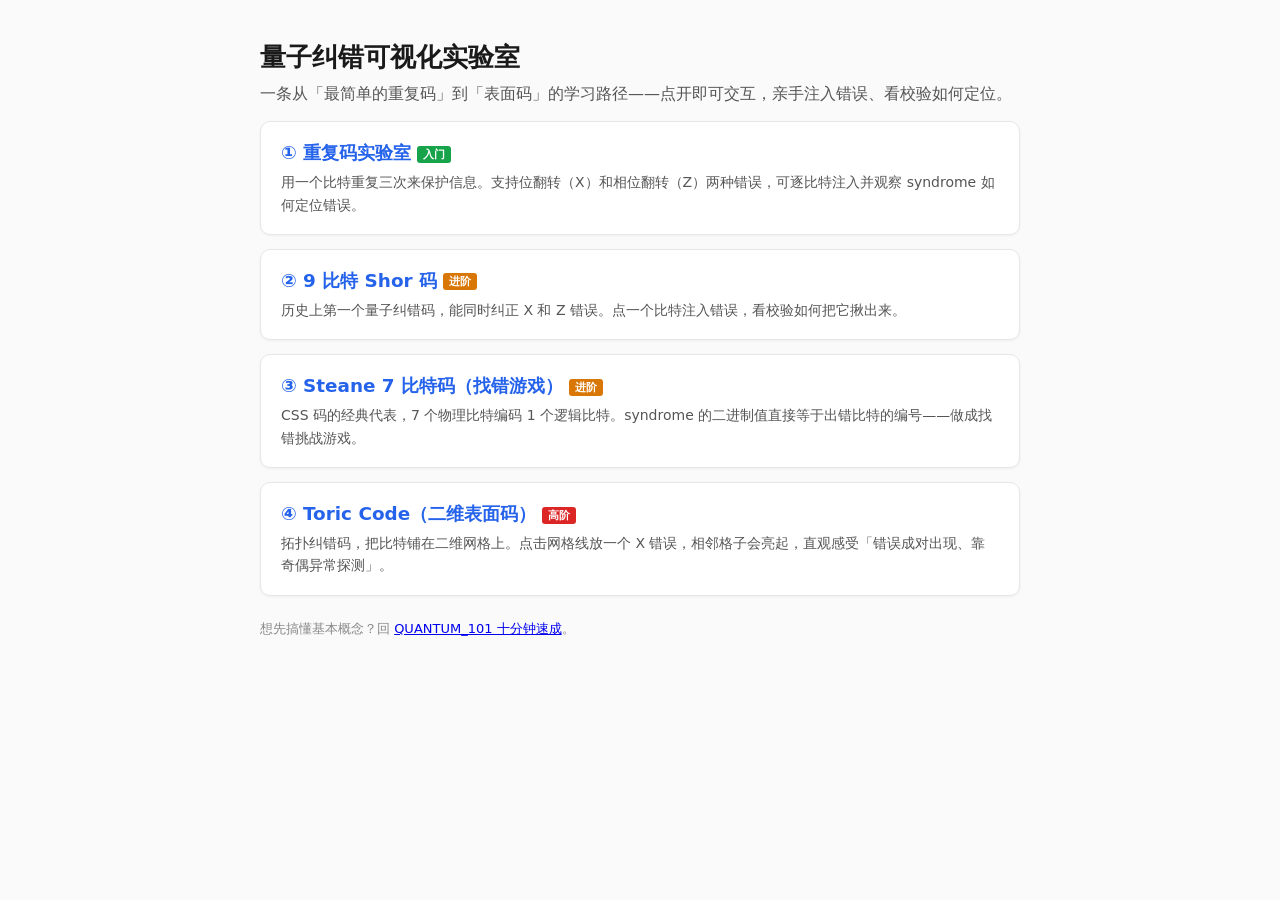
==== starter_kit/visualizations/index.html @ a783f239 "feat(l2): add transpiler demo, algorithm presets, QEC visualizations, and friendly errors" ====
<!doctype html>
<html lang="zh-CN">
<head>
<meta charset="utf-8">
<meta name="viewport" content="width=device-width, initial-scale=1">
<title>LoomQ · 量子纠错可视化实验室</title>
<style>
  body { font-family: system-ui, "Microsoft YaHei", sans-serif; max-width: 760px; margin: 40px auto; padding: 0 20px; color: #1a1a1a; background: #fafafa; }
  h1 { font-size: 1.6em; }
  .sub { color: #555; margin-top: -8px; }
  .step { background: #fff; border: 1px solid #e5e7eb; border-radius: 10px; padding: 18px 20px; margin: 14px 0; box-shadow: 0 1px 3px rgba(0,0,0,.05); }
  .step h2 { margin: 0 0 6px; font-size: 1.15em; }
  .step h2 a { color: #2563eb; text-decoration: none; }
  .step h2 a:hover { text-decoration: underline; }
  .step p { margin: 0; color: #555; font-size: 14px; line-height: 1.6; }
  .tag { display: inline-block; font-size: 11px; color: #fff; background: #64748b; border-radius: 3px; padding: 1px 6px; margin-left: 6px; vertical-align: middle; }
  .tag.easy { background: #16a34a; }
  .tag.mid { background: #d97706; }
  .tag.hard { background: #dc2626; }
</style>
</head>
<body>
  <h1>量子纠错可视化实验室</h1>
  <p class="sub">一条从「最简单的重复码」到「表面码」的学习路径——点开即可交互，亲手注入错误、看校验如何定位。</p>

  <div class="step">
    <h2><a href="qec-lab.html">① 重复码实验室</a><span class="tag easy">入门</span></h2>
    <p>用一个比特重复三次来保护信息。支持位翻转（X）和相位翻转（Z）两种错误，可逐比特注入并观察 syndrome 如何定位错误。</p>
  </div>

  <div class="step">
    <h2><a href="shor-code.html">② 9 比特 Shor 码</a><span class="tag mid">进阶</span></h2>
    <p>历史上第一个量子纠错码，能同时纠正 X 和 Z 错误。点一个比特注入错误，看校验如何把它揪出来。</p>
  </div>

  <div class="step">
    <h2><a href="steane-code.html">③ Steane 7 比特码（找错游戏）</a><span class="tag mid">进阶</span></h2>
    <p>CSS 码的经典代表，7 个物理比特编码 1 个逻辑比特。syndrome 的二进制值直接等于出错比特的编号——做成找错挑战游戏。</p>
  </div>

  <div class="step">
    <h2><a href="toric-code.html">④ Toric Code（二维表面码）</a><span class="tag hard">高阶</span></h2>
    <p>拓扑纠错码，把比特铺在二维网格上。点击网格线放一个 X 错误，相邻格子会亮起，直观感受「错误成对出现、靠奇偶异常探测」。</p>
  </div>

  <p style="margin-top:24px;color:#888;font-size:13px;">想先搞懂基本概念？回 <a href="../QUANTUM_101.md">QUANTUM_101 十分钟速成</a>。</p>
</body>
</html>
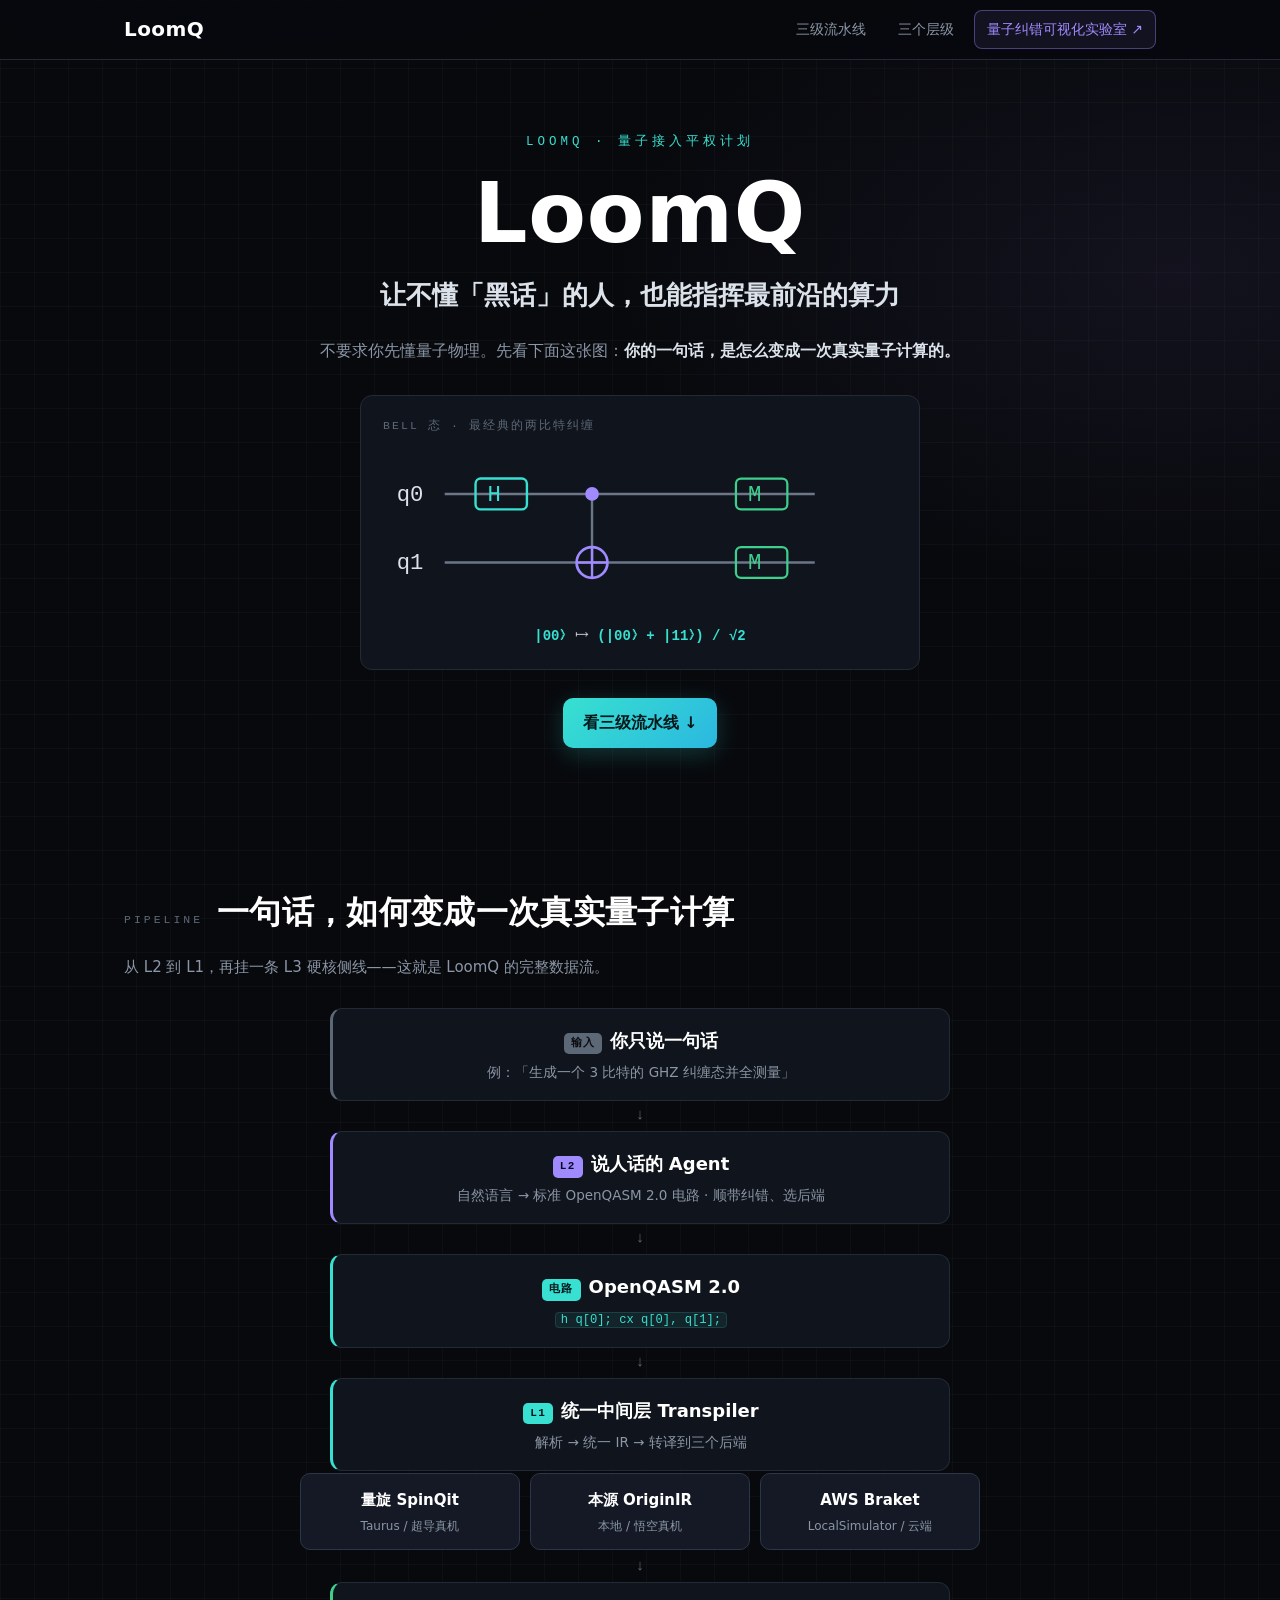
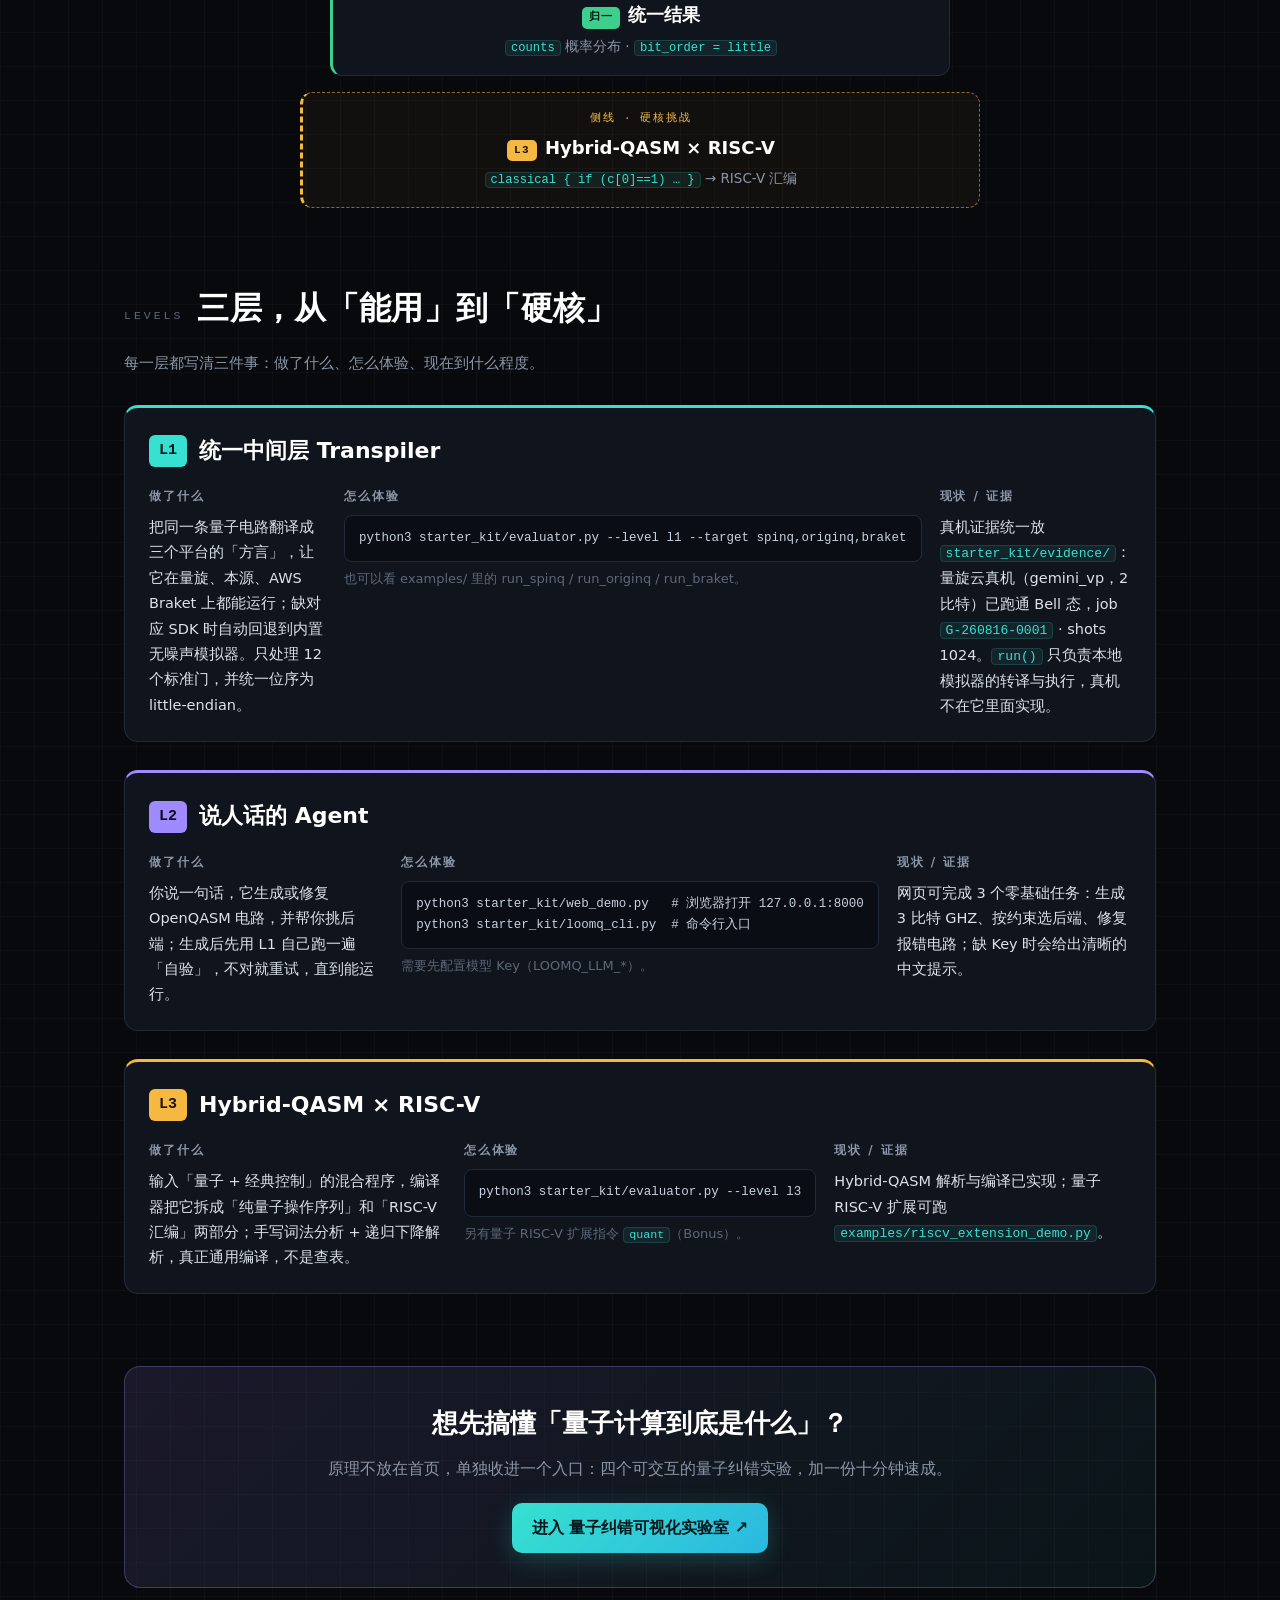
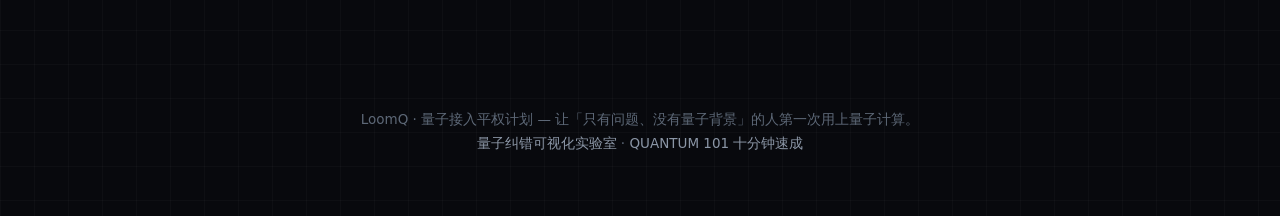
==== commit 47a80ec0: "feat: fix L1/L2/L3 backends and add landing page" ====
--- a/starter_kit/visualizations/index.html
+++ b/starter_kit/visualizations/index.html
@@ -3,46 +3,255 @@
 <head>
 <meta charset="utf-8">
 <meta name="viewport" content="width=device-width, initial-scale=1">
-<title>LoomQ · 量子纠错可视化实验室</title>
+<title>LoomQ · 量子接入平权计划</title>
 <style>
-  body { font-family: system-ui, "Microsoft YaHei", sans-serif; max-width: 760px; margin: 40px auto; padding: 0 20px; color: #1a1a1a; background: #fafafa; }
-  h1 { font-size: 1.6em; }
-  .sub { color: #555; margin-top: -8px; }
-  .step { background: #fff; border: 1px solid #e5e7eb; border-radius: 10px; padding: 18px 20px; margin: 14px 0; box-shadow: 0 1px 3px rgba(0,0,0,.05); }
-  .step h2 { margin: 0 0 6px; font-size: 1.15em; }
-  .step h2 a { color: #2563eb; text-decoration: none; }
-  .step h2 a:hover { text-decoration: underline; }
-  .step p { margin: 0; color: #555; font-size: 14px; line-height: 1.6; }
-  .tag { display: inline-block; font-size: 11px; color: #fff; background: #64748b; border-radius: 3px; padding: 1px 6px; margin-left: 6px; vertical-align: middle; }
-  .tag.easy { background: #16a34a; }
-  .tag.mid { background: #d97706; }
-  .tag.hard { background: #dc2626; }
+  :root{
+    --bg:#08090d; --bg2:#0d1016; --panel:#10141c; --panel2:#141925;
+    --line:#222a37; --line2:#2c3646;
+    --ink:#dbe2ea; --muted:#8b96a6; --faint:#5d6877;
+    --cyan:#37e0d0; --violet:#9f8bff; --amber:#f5b942; --green:#3ecf8e;
+    --mono:"SF Mono","Cascadia Code","JetBrains Mono","Consolas","Menlo",monospace;
+  }
+  *{box-sizing:border-box;margin:0;padding:0}
+  html{scroll-behavior:smooth}
+  body{
+    background:var(--bg); color:var(--ink);
+    font-family:system-ui,-apple-system,"Segoe UI","Microsoft YaHei",sans-serif;
+    line-height:1.75; font-size:16px; -webkit-font-smoothing:antialiased;
+    background-image:
+      radial-gradient(1100px 560px at 18% -8%, rgba(55,224,208,.07), transparent 60%),
+      radial-gradient(950px 520px at 92% 8%, rgba(159,139,255,.07), transparent 60%),
+      linear-gradient(rgba(255,255,255,.022) 1px, transparent 1px),
+      linear-gradient(90deg, rgba(255,255,255,.022) 1px, transparent 1px);
+    background-size:auto,auto,34px 34px,34px 34px;
+  }
+  a{color:var(--cyan); text-decoration:none}
+  a:hover{text-decoration:underline}
+  code,pre{font-family:var(--mono)}
+  code{color:var(--cyan); background:rgba(55,224,208,.08); border:1px solid rgba(55,224,208,.16); padding:0 5px; border-radius:4px; font-size:.9em}
+  pre{background:#0a0d13; border:1px solid var(--line); border-radius:8px; padding:12px 14px; overflow-x:auto; color:#c7d1dd; font-size:13.5px; line-height:1.7}
+
+  /* ===== 导航 ===== */
+  .nav{position:sticky; top:0; z-index:50; background:rgba(8,9,13,.86); backdrop-filter:blur(10px); border-bottom:1px solid var(--line)}
+  .nav-inner{max-width:1080px; margin:0 auto; padding:10px 24px; min-height:58px; display:flex; align-items:center; justify-content:space-between; gap:16px; flex-wrap:wrap}
+  .brand{font-weight:800; font-size:20px; color:#fff; letter-spacing:.02em}
+  .nav-links{display:flex; align-items:center; gap:8px; flex-wrap:wrap}
+  .nav-links a{color:var(--muted); font-size:14px; padding:6px 12px; border-radius:8px; transition:.2s}
+  .nav-links a:hover{color:#fff; text-decoration:none; background:rgba(255,255,255,.05)}
+  .lab-entry{color:var(--violet) !important; border:1px solid rgba(159,139,255,.4); background:rgba(159,139,255,.08)}
+
+  /* ===== Hero ===== */
+  .hero{max-width:1080px; margin:0 auto; padding:72px 24px 40px; text-align:center}
+  .eyebrow{font-family:var(--mono); font-size:12.5px; letter-spacing:.32em; color:var(--cyan); text-transform:uppercase}
+  .hero h1{font-size:clamp(52px,9vw,84px); font-weight:900; letter-spacing:.01em; color:#fff; line-height:1; margin-top:18px}
+  .hero .sub{margin-top:18px; font-size:clamp(19px,3.4vw,26px); color:var(--ink); font-weight:600}
+  .hero .lead{margin:18px auto 0; max-width:680px; color:var(--muted); font-size:16px}
+  .hero .lead strong{color:var(--ink)}
+  .bell{max-width:560px; margin:30px auto 0; padding:20px 22px; background:var(--panel); border:1px solid var(--line); border-radius:12px; text-align:left}
+  .bell .cap{font-family:var(--mono); font-size:11.5px; letter-spacing:.18em; color:var(--faint); text-transform:uppercase; margin-bottom:10px}
+  .bell-svg{display:block; width:100%; height:auto}
+  .bell .math{margin-top:14px; font-family:var(--mono); font-size:14px; color:var(--ink); text-align:center}
+  .bell .math b{color:var(--cyan); font-weight:600}
+  .cta{display:inline-flex; align-items:center; gap:8px; margin-top:28px; padding:11px 20px; border-radius:10px; background:linear-gradient(135deg,var(--cyan),#2bb8e0); color:#03181a; font-weight:700; box-shadow:0 6px 24px rgba(55,224,208,.22)}
+  .cta:hover{text-decoration:none; transform:translateY(-1px)}
+
+  /* ===== 章节 ===== */
+  main{max-width:1080px; margin:0 auto; padding:24px 24px 80px}
+  section{margin-top:72px}
+  .sec-head{display:flex; align-items:baseline; gap:14px; flex-wrap:wrap; margin-bottom:6px}
+  .sec-kicker{font-family:var(--mono); font-size:11.5px; letter-spacing:.26em; color:var(--faint); text-transform:uppercase}
+  .sec-head h2{font-size:clamp(24px,4.4vw,32px); color:#fff; font-weight:800; letter-spacing:.01em}
+  .sec-head .note{width:100%; color:var(--muted); font-size:15px}
+
+  /* ===== 流水线 ===== */
+  .pipe{margin-top:28px; display:flex; flex-direction:column; align-items:center}
+  .pipe-step{
+    width:min(620px,100%); text-align:center; background:var(--panel); border:1px solid var(--line);
+    border-radius:12px; padding:16px 18px; position:relative;
+  }
+  .pipe-step b{color:#fff; font-size:18px}
+  .pipe-step small{display:block; color:var(--muted); font-size:13.5px; margin-top:4px}
+  .plv{
+    display:inline-block; font-family:var(--mono); font-size:11px; font-weight:700; letter-spacing:.12em;
+    color:#03181a; background:var(--cyan); border-radius:5px; padding:1px 7px; margin-right:8px; vertical-align:1px;
+  }
+  .pipe-step.in{border-left:3px solid var(--faint)}
+  .pipe-step.in .plv{background:var(--faint); color:#0b0d11}
+  .pipe-step.l2{border-left:3px solid var(--violet)}
+  .pipe-step.l2 .plv{background:var(--violet); color:#0c0a18}
+  .pipe-step.qasm{border-left:3px solid var(--cyan)}
+  .pipe-step.l1{border-left:3px solid var(--cyan)}
+  .pipe-step.l1 .plv{background:var(--cyan)}
+  .pipe-step.result{border-left:3px solid var(--green)}
+  .pipe-step.result .plv{background:var(--green); color:#04140d}
+  .pipe-step.l3{
+    margin-top:16px; width:min(680px,100%); border:1px dashed rgba(245,185,66,.55); border-left:3px dashed var(--amber); background:rgba(245,185,66,.045);
+  }
+  .pipe-step.l3 .plv{background:var(--amber); color:#1b1304}
+  .pipe-arrow{height:30px; display:flex; align-items:center; justify-content:center; color:var(--faint); font-family:var(--mono); font-size:15px}
+  .pipe-backends{display:flex; gap:10px; width:min(680px,100%); justify-content:center; flex-wrap:wrap; margin:2px 0}
+  .pipe-backends div{flex:1; min-width:150px; background:var(--panel2); border:1px solid var(--line2); border-radius:10px; padding:12px 10px; text-align:center}
+  .pipe-backends b{color:#fff; font-size:15px}
+  .pipe-backends small{display:block; color:var(--muted); font-size:12px; margin-top:2px}
+  .pipe-step.l3 .l3-tag{display:block; font-family:var(--mono); font-size:10.5px; letter-spacing:.18em; color:var(--amber); margin-bottom:4px; text-transform:uppercase}
+
+  /* ===== 三级任务 ===== */
+  .level{margin-top:28px; background:var(--panel); border:1px solid var(--line); border-radius:14px; padding:24px 24px 22px}
+  .level.l1{border-top:3px solid var(--cyan)}
+  .level.l2{border-top:3px solid var(--violet)}
+  .level.l3{border-top:3px solid var(--amber)}
+  .level-head{display:flex; align-items:center; gap:12px; margin-bottom:16px}
+  .lv-badge{font-family:var(--mono); font-weight:800; font-size:15px; color:#03181a; background:var(--cyan); border-radius:6px; padding:3px 10px}
+  .level.l2 .lv-badge{background:var(--violet); color:#0c0a18}
+  .level.l3 .lv-badge{background:var(--amber); color:#1b1304}
+  .level-head h3{font-size:22px; color:#fff; font-weight:800}
+  .level-head .role{font-family:var(--mono); font-size:11px; letter-spacing:.16em; color:var(--faint); text-transform:uppercase}
+  .level-grid3{display:grid; grid-template-columns:repeat(3,1fr); gap:18px}
+  .level-grid3 h4{font-size:12px; letter-spacing:.16em; color:var(--muted); text-transform:uppercase; margin-bottom:8px; font-weight:700}
+  .level-grid3 p{font-size:14.5px; color:var(--ink)}
+  .level-grid3 .tiny{color:var(--faint); font-size:13px; margin-top:6px}
+  .level-grid3 pre{margin:0; font-size:12.5px}
+
+  /* ===== 独立入口 CTA ===== */
+  .lab-card{margin-top:72px; background:linear-gradient(135deg, rgba(159,139,255,.12), rgba(55,224,208,.06)); border:1px solid rgba(159,139,255,.3); border-radius:16px; padding:34px 28px; text-align:center}
+  .lab-card h2{font-size:26px; color:#fff; font-weight:800}
+  .lab-card p{margin-top:10px; color:var(--muted); font-size:15.5px}
+  .lab-card .cta{margin-top:20px}
+
+  footer{max-width:1080px; margin:0 auto; padding:40px 24px 64px; text-align:center; color:var(--faint); font-size:13.5px}
+  footer a{color:var(--muted)}
+
+  @media (max-width:760px){
+    .level-grid3{grid-template-columns:1fr}
+    .nav-links a{padding:6px 9px}
+    .hero{padding-top:54px}
+  }
 </style>
 </head>
 <body>
-  <h1>量子纠错可视化实验室</h1>
-  <p class="sub">一条从「最简单的重复码」到「表面码」的学习路径——点开即可交互，亲手注入错误、看校验如何定位。</p>
-
-  <div class="step">
-    <h2><a href="qec-lab.html">① 重复码实验室</a><span class="tag easy">入门</span></h2>
-    <p>用一个比特重复三次来保护信息。支持位翻转（X）和相位翻转（Z）两种错误，可逐比特注入并观察 syndrome 如何定位错误。</p>
+
+<nav class="nav">
+  <div class="nav-inner">
+    <a class="brand" href="#top">LoomQ</a>
+    <div class="nav-links">
+      <a href="#pipeline">三级流水线</a>
+      <a href="#levels">三个层级</a>
+      <a class="lab-entry" href="lab.html">量子纠错可视化实验室 ↗</a>
+    </div>
   </div>
-
-  <div class="step">
-    <h2><a href="shor-code.html">② 9 比特 Shor 码</a><span class="tag mid">进阶</span></h2>
-    <p>历史上第一个量子纠错码，能同时纠正 X 和 Z 错误。点一个比特注入错误，看校验如何把它揪出来。</p>
+</nav>
+
+<header class="hero" id="top">
+  <p class="eyebrow">LoomQ · 量子接入平权计划</p>
+  <h1>LoomQ</h1>
+  <p class="sub">让不懂「黑话」的人，也能指挥最前沿的算力</p>
+  <p class="lead">不要求你先懂量子物理。先看下面这张图：<strong>你的一句话，是怎么变成一次真实量子计算的。</strong></p>
+
+  <div class="bell">
+    <div class="cap">Bell 态 · 最经典的两比特纠缠</div>
+    <svg class="bell-svg" viewBox="0 0 300 96" role="img" aria-label="Bell 态量子电路">
+      <g stroke="#6b7688" stroke-width="1.4">
+        <line x1="36" y1="28" x2="252" y2="28"/>
+        <line x1="36" y1="68" x2="252" y2="68"/>
+        <line x1="122" y1="28" x2="122" y2="68"/>
+      </g>
+      <g font-family="Consolas, monospace" font-size="13" fill="#dbe2ea">
+        <text x="8" y="32">q0</text>
+        <text x="8" y="72">q1</text>
+      </g>
+      <rect x="54" y="19" width="30" height="18" rx="3" fill="none" stroke="#37e0d0" stroke-width="1.4"/>
+      <text x="61" y="32" font-family="Consolas, monospace" font-size="13" fill="#37e0d0">H</text>
+      <circle cx="122" cy="28" r="4" fill="#9f8bff"/>
+      <circle cx="122" cy="68" r="9" fill="none" stroke="#9f8bff" stroke-width="1.6"/>
+      <line x1="113" y1="68" x2="131" y2="68" stroke="#9f8bff" stroke-width="1.4"/>
+      <line x1="122" y1="59" x2="122" y2="77" stroke="#9f8bff" stroke-width="1.4"/>
+      <rect x="206" y="19" width="30" height="18" rx="3" fill="none" stroke="#3ecf8e" stroke-width="1.3"/>
+      <text x="213" y="32" font-family="Consolas, monospace" font-size="13" fill="#3ecf8e">M</text>
+      <rect x="206" y="59" width="30" height="18" rx="3" fill="none" stroke="#3ecf8e" stroke-width="1.3"/>
+      <text x="213" y="72" font-family="Consolas, monospace" font-size="13" fill="#3ecf8e">M</text>
+    </svg>
+    <div class="math"><b>|00⟩</b> ⟼ <b>(|00⟩ + |11⟩) / √2</b></div>
   </div>
 
-  <div class="step">
-    <h2><a href="steane-code.html">③ Steane 7 比特码（找错游戏）</a><span class="tag mid">进阶</span></h2>
-    <p>CSS 码的经典代表，7 个物理比特编码 1 个逻辑比特。syndrome 的二进制值直接等于出错比特的编号——做成找错挑战游戏。</p>
-  </div>
-
-  <div class="step">
-    <h2><a href="toric-code.html">④ Toric Code（二维表面码）</a><span class="tag hard">高阶</span></h2>
-    <p>拓扑纠错码，把比特铺在二维网格上。点击网格线放一个 X 错误，相邻格子会亮起，直观感受「错误成对出现、靠奇偶异常探测」。</p>
-  </div>
-
-  <p style="margin-top:24px;color:#888;font-size:13px;">想先搞懂基本概念？回 <a href="../QUANTUM_101.md">QUANTUM_101 十分钟速成</a>。</p>
+  <a class="cta" href="#pipeline">看三级流水线 ↓</a>
+</header>
+
+<main>
+  <section id="pipeline">
+    <div class="sec-head">
+      <span class="sec-kicker">Pipeline</span>
+      <h2>一句话，如何变成一次真实量子计算</h2>
+      <p class="note">从 L2 到 L1，再挂一条 L3 硬核侧线——这就是 LoomQ 的完整数据流。</p>
+    </div>
+
+    <div class="pipe">
+      <div class="pipe-step in"><span class="plv">输入</span><b>你只说一句话</b><small>例：「生成一个 3 比特的 GHZ 纠缠态并全测量」</small></div>
+      <div class="pipe-arrow">↓</div>
+      <div class="pipe-step l2"><span class="plv">L2</span><b>说人话的 Agent</b><small>自然语言 → 标准 OpenQASM 2.0 电路 · 顺带纠错、选后端</small></div>
+      <div class="pipe-arrow">↓</div>
+      <div class="pipe-step qasm"><span class="plv">电路</span><b>OpenQASM 2.0</b><small><code>h q[0]; cx q[0], q[1];</code></small></div>
+      <div class="pipe-arrow">↓</div>
+      <div class="pipe-step l1"><span class="plv">L1</span><b>统一中间层 Transpiler</b><small>解析 → 统一 IR → 转译到三个后端</small></div>
+      <div class="pipe-backends">
+        <div><b>量旋 SpinQit</b><small>Taurus / 超导真机</small></div>
+        <div><b>本源 OriginIR</b><small>本地 / 悟空真机</small></div>
+        <div><b>AWS Braket</b><small>LocalSimulator / 云端</small></div>
+      </div>
+      <div class="pipe-arrow">↓</div>
+      <div class="pipe-step result"><span class="plv">归一</span><b>统一结果</b><small><code>counts</code> 概率分布 · <code>bit_order = little</code></small></div>
+      <div class="pipe-step l3"><span class="l3-tag">侧线 · 硬核挑战</span><span class="plv">L3</span><b>Hybrid-QASM × RISC-V</b><small><code>classical { if (c[0]==1) … }</code> → RISC-V 汇编</small></div>
+    </div>
+  </section>
+
+  <section id="levels">
+    <div class="sec-head">
+      <span class="sec-kicker">Levels</span>
+      <h2>三层，从「能用」到「硬核」</h2>
+      <p class="note">每一层都写清三件事：做了什么、怎么体验、现在到什么程度。</p>
+    </div>
+
+    <article class="level l1">
+      <div class="level-head"><span class="lv-badge">L1</span><h3>统一中间层 Transpiler</h3></div>
+      <div class="level-grid3">
+        <div><h4>做了什么</h4><p>把同一条量子电路翻译成三个平台的「方言」，让它在量旋、本源、AWS Braket 上都能运行；缺对应 SDK 时自动回退到内置无噪声模拟器。只处理 12 个标准门，并统一位序为 little-endian。</p></div>
+        <div><h4>怎么体验</h4><pre>python3 starter_kit/evaluator.py --level l1 --target spinq,originq,braket</pre><p class="tiny">也可以看 examples/ 里的 run_spinq / run_originq / run_braket。</p></div>
+        <div><h4>现状 / 证据</h4><p>真机证据统一放 <code>starter_kit/evidence/</code>：量旋云真机（gemini_vp，2 比特）已跑通 Bell 态，job <code>G-260816-0001</code> · shots 1024。<code>run()</code> 只负责本地模拟器的转译与执行，真机不在它里面实现。</p></div>
+      </div>
+    </article>
+
+    <article class="level l2">
+      <div class="level-head"><span class="lv-badge">L2</span><h3>说人话的 Agent</h3></div>
+      <div class="level-grid3">
+        <div><h4>做了什么</h4><p>你说一句话，它生成或修复 OpenQASM 电路，并帮你挑后端；生成后先用 L1 自己跑一遍「自验」，不对就重试，直到能运行。</p></div>
+        <div><h4>怎么体验</h4><pre>python3 starter_kit/web_demo.py   # 浏览器打开 127.0.0.1:8000
+python3 starter_kit/loomq_cli.py  # 命令行入口</pre><p class="tiny">需要先配置模型 Key（LOOMQ_LLM_*）。</p></div>
+        <div><h4>现状 / 证据</h4><p>网页可完成 3 个零基础任务：生成 3 比特 GHZ、按约束选后端、修复报错电路；缺 Key 时会给出清晰的中文提示。</p></div>
+      </div>
+    </article>
+
+    <article class="level l3">
+      <div class="level-head"><span class="lv-badge">L3</span><h3>Hybrid-QASM × RISC-V</h3></div>
+      <div class="level-grid3">
+        <div><h4>做了什么</h4><p>输入「量子 + 经典控制」的混合程序，编译器把它拆成「纯量子操作序列」和「RISC-V 汇编」两部分；手写词法分析 + 递归下降解析，真正通用编译，不是查表。</p></div>
+        <div><h4>怎么体验</h4><pre>python3 starter_kit/evaluator.py --level l3</pre><p class="tiny">另有量子 RISC-V 扩展指令 <code>quant</code>（Bonus）。</p></div>
+        <div><h4>现状 / 证据</h4><p>Hybrid-QASM 解析与编译已实现；量子 RISC-V 扩展可跑 <code>examples/riscv_extension_demo.py</code>。</p></div>
+      </div>
+    </article>
+  </section>
+
+  <section id="lab-cta">
+    <div class="lab-card">
+      <h2>想先搞懂「量子计算到底是什么」？</h2>
+      <p>原理不放在首页，单独收进一个入口：四个可交互的量子纠错实验，加一份十分钟速成。</p>
+      <a class="cta" href="lab.html">进入 量子纠错可视化实验室 ↗</a>
+    </div>
+  </section>
+</main>
+
+<footer>
+  <p>LoomQ · 量子接入平权计划 — 让「只有问题、没有量子背景」的人第一次用上量子计算。</p>
+  <p><a href="lab.html">量子纠错可视化实验室</a> · <a href="../QUANTUM_101.md">QUANTUM 101 十分钟速成</a></p>
+</footer>
+
 </body>
 </html>
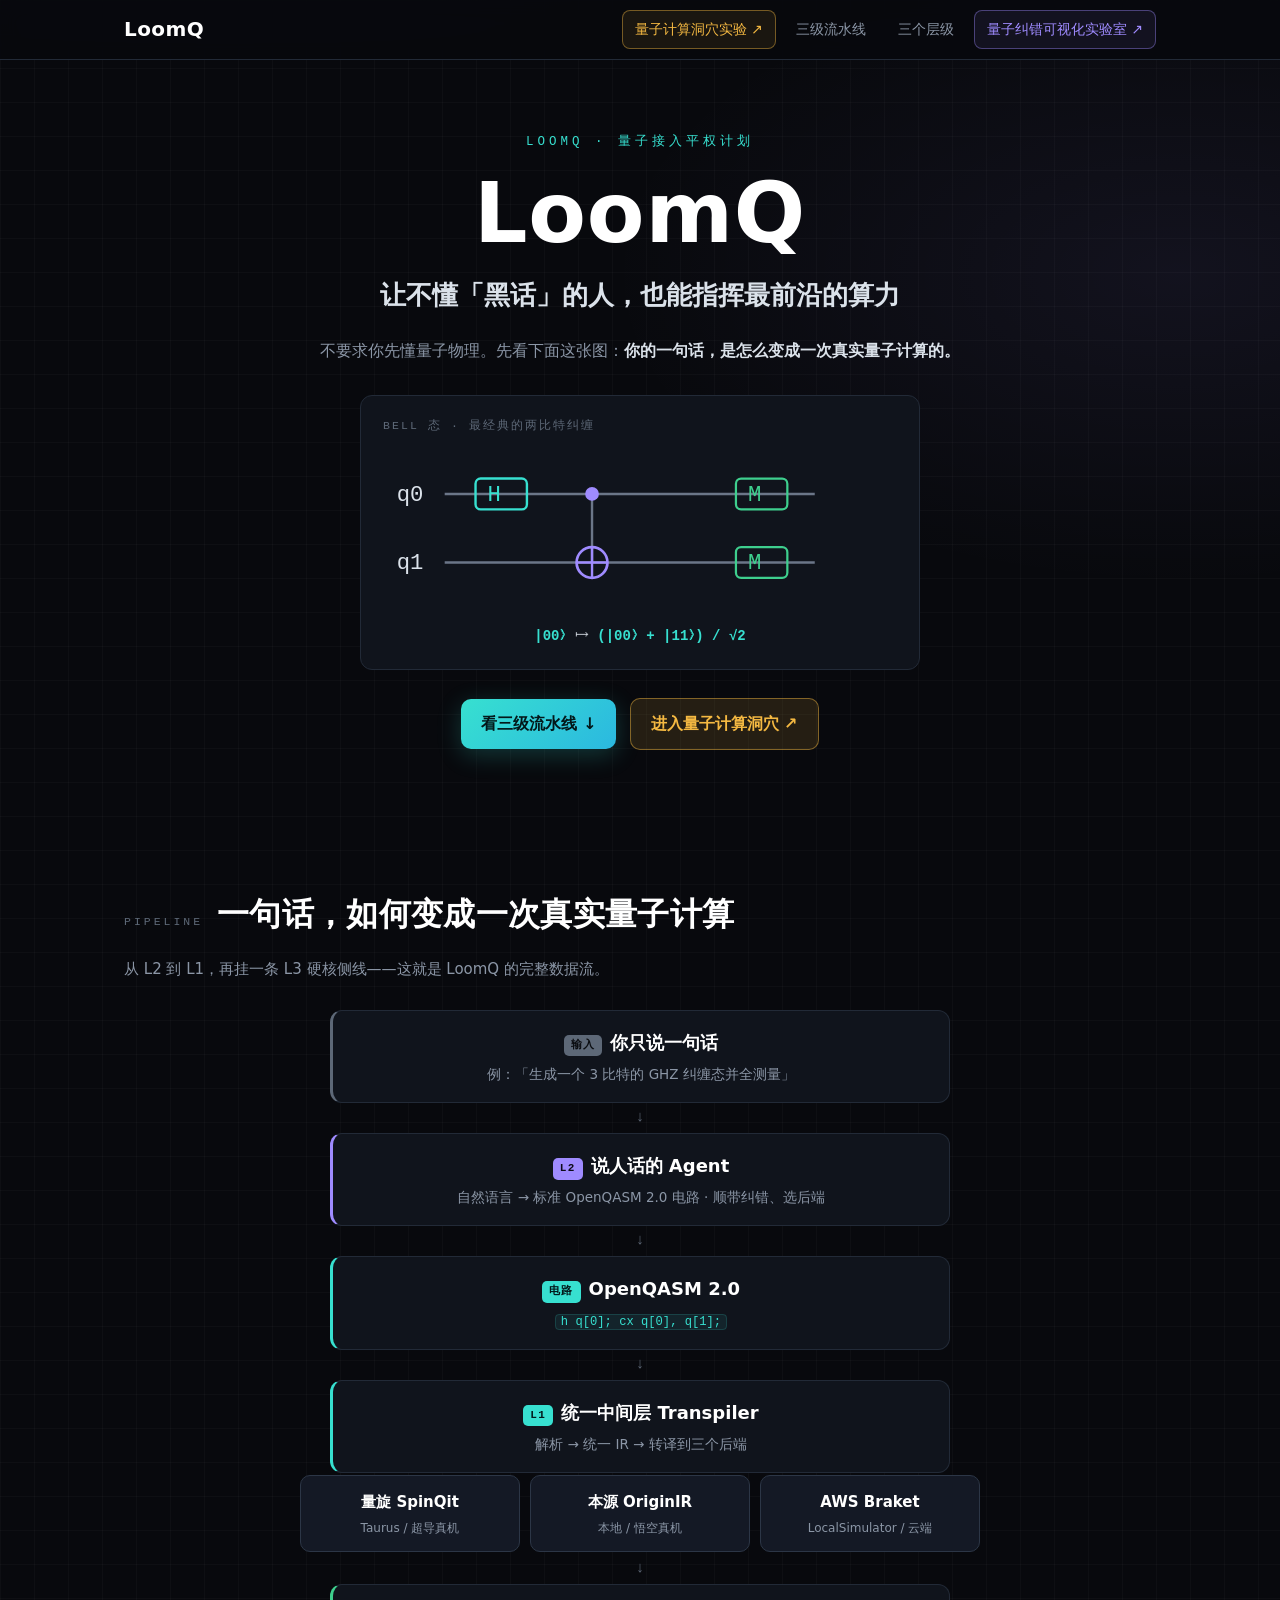
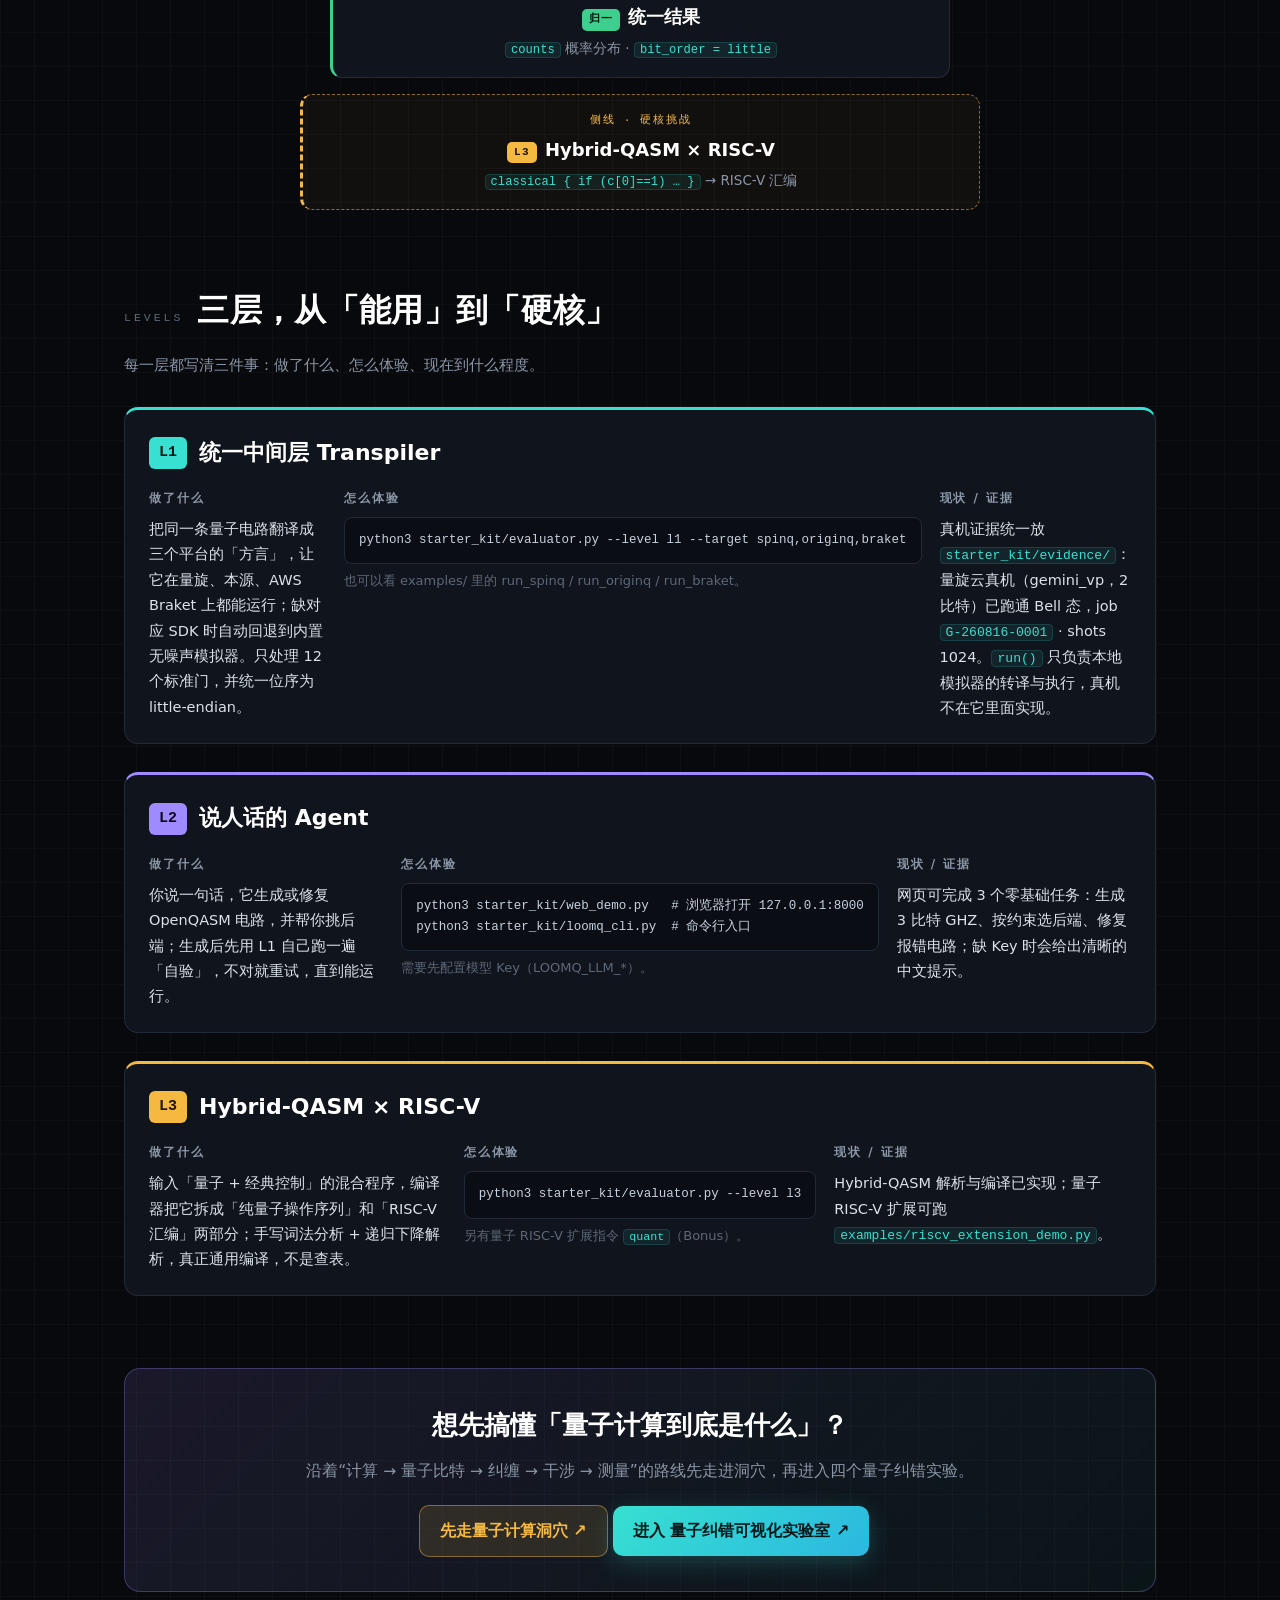
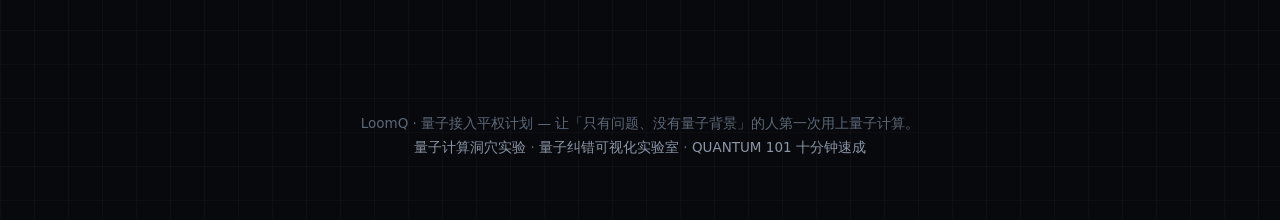
==== commit 350c4a5a: "feat: add quantum cave interactive lab" ====
--- a/starter_kit/visualizations/index.html
+++ b/starter_kit/visualizations/index.html
@@ -39,6 +39,7 @@
   .nav-links a{color:var(--muted); font-size:14px; padding:6px 12px; border-radius:8px; transition:.2s}
   .nav-links a:hover{color:#fff; text-decoration:none; background:rgba(255,255,255,.05)}
   .lab-entry{color:var(--violet) !important; border:1px solid rgba(159,139,255,.4); background:rgba(159,139,255,.08)}
+  .cave-entry{color:var(--amber) !important; border:1px solid rgba(245,185,66,.42); background:rgba(245,185,66,.08)}
 
   /* ===== Hero ===== */
   .hero{max-width:1080px; margin:0 auto; padding:72px 24px 40px; text-align:center}
@@ -54,6 +55,7 @@
   .bell .math b{color:var(--cyan); font-weight:600}
   .cta{display:inline-flex; align-items:center; gap:8px; margin-top:28px; padding:11px 20px; border-radius:10px; background:linear-gradient(135deg,var(--cyan),#2bb8e0); color:#03181a; font-weight:700; box-shadow:0 6px 24px rgba(55,224,208,.22)}
   .cta:hover{text-decoration:none; transform:translateY(-1px)}
+  .cave-cta{margin-left:8px; background:rgba(245,185,66,.12); color:var(--amber); border:1px solid rgba(245,185,66,.45); box-shadow:none}
 
   /* ===== 章节 ===== */
   main{max-width:1080px; margin:0 auto; padding:24px 24px 80px}
@@ -134,6 +136,7 @@
   <div class="nav-inner">
     <a class="brand" href="#top">LoomQ</a>
     <div class="nav-links">
+      <a class="cave-entry" href="cave.html">量子计算洞穴实验 ↗</a>
       <a href="#pipeline">三级流水线</a>
       <a href="#levels">三个层级</a>
       <a class="lab-entry" href="lab.html">量子纠错可视化实验室 ↗</a>
@@ -174,6 +177,7 @@
   </div>
 
   <a class="cta" href="#pipeline">看三级流水线 ↓</a>
+  <a class="cta cave-cta" href="cave.html">进入量子计算洞穴 ↗</a>
 </header>
 
 <main>
@@ -242,7 +246,8 @@
   <section id="lab-cta">
     <div class="lab-card">
       <h2>想先搞懂「量子计算到底是什么」？</h2>
-      <p>原理不放在首页，单独收进一个入口：四个可交互的量子纠错实验，加一份十分钟速成。</p>
+      <p>沿着“计算 → 量子比特 → 纠缠 → 干涉 → 测量”的路线先走进洞穴，再进入四个量子纠错实验。</p>
+      <a class="cta cave-cta" href="cave.html">先走量子计算洞穴 ↗</a>
       <a class="cta" href="lab.html">进入 量子纠错可视化实验室 ↗</a>
     </div>
   </section>
@@ -250,7 +255,7 @@
 
 <footer>
   <p>LoomQ · 量子接入平权计划 — 让「只有问题、没有量子背景」的人第一次用上量子计算。</p>
-  <p><a href="lab.html">量子纠错可视化实验室</a> · <a href="../QUANTUM_101.md">QUANTUM 101 十分钟速成</a></p>
+  <p><a href="cave.html">量子计算洞穴实验</a> · <a href="lab.html">量子纠错可视化实验室</a> · <a href="../QUANTUM_101.md">QUANTUM 101 十分钟速成</a></p>
 </footer>
 
 </body>
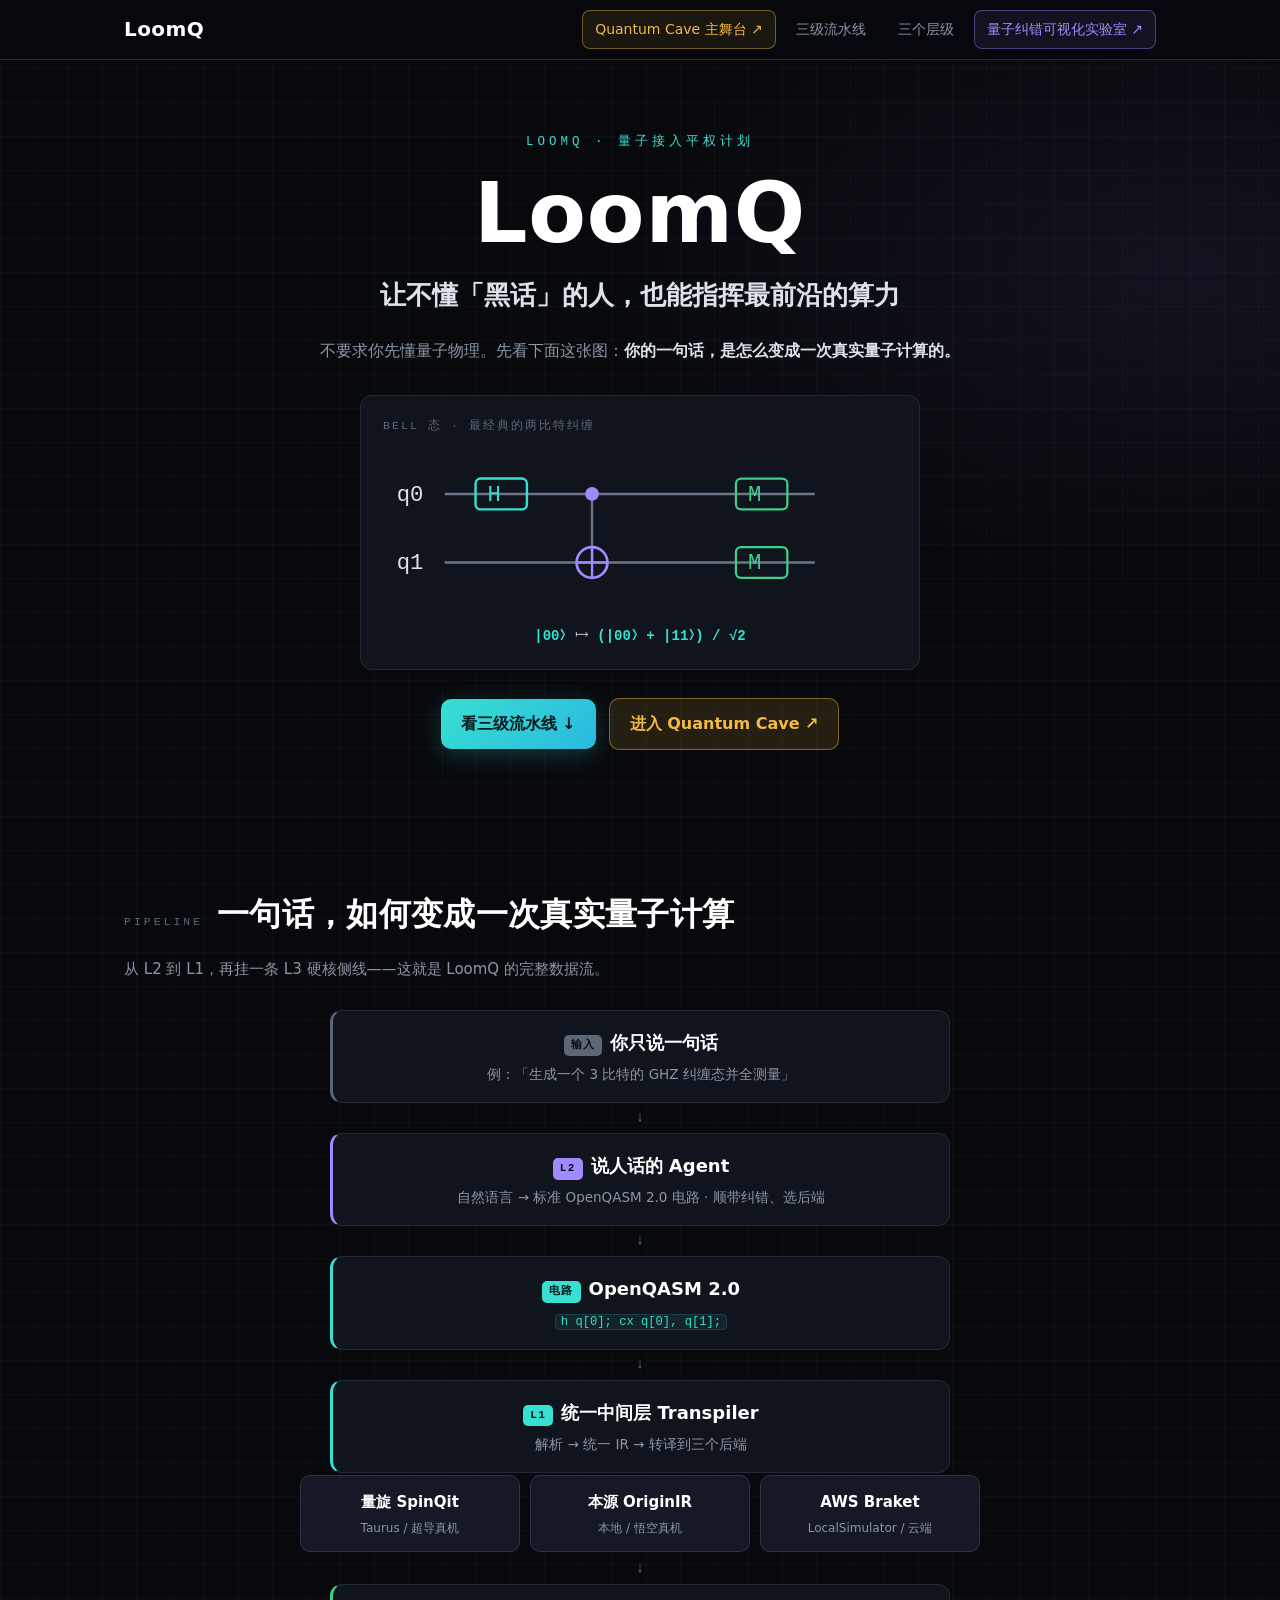
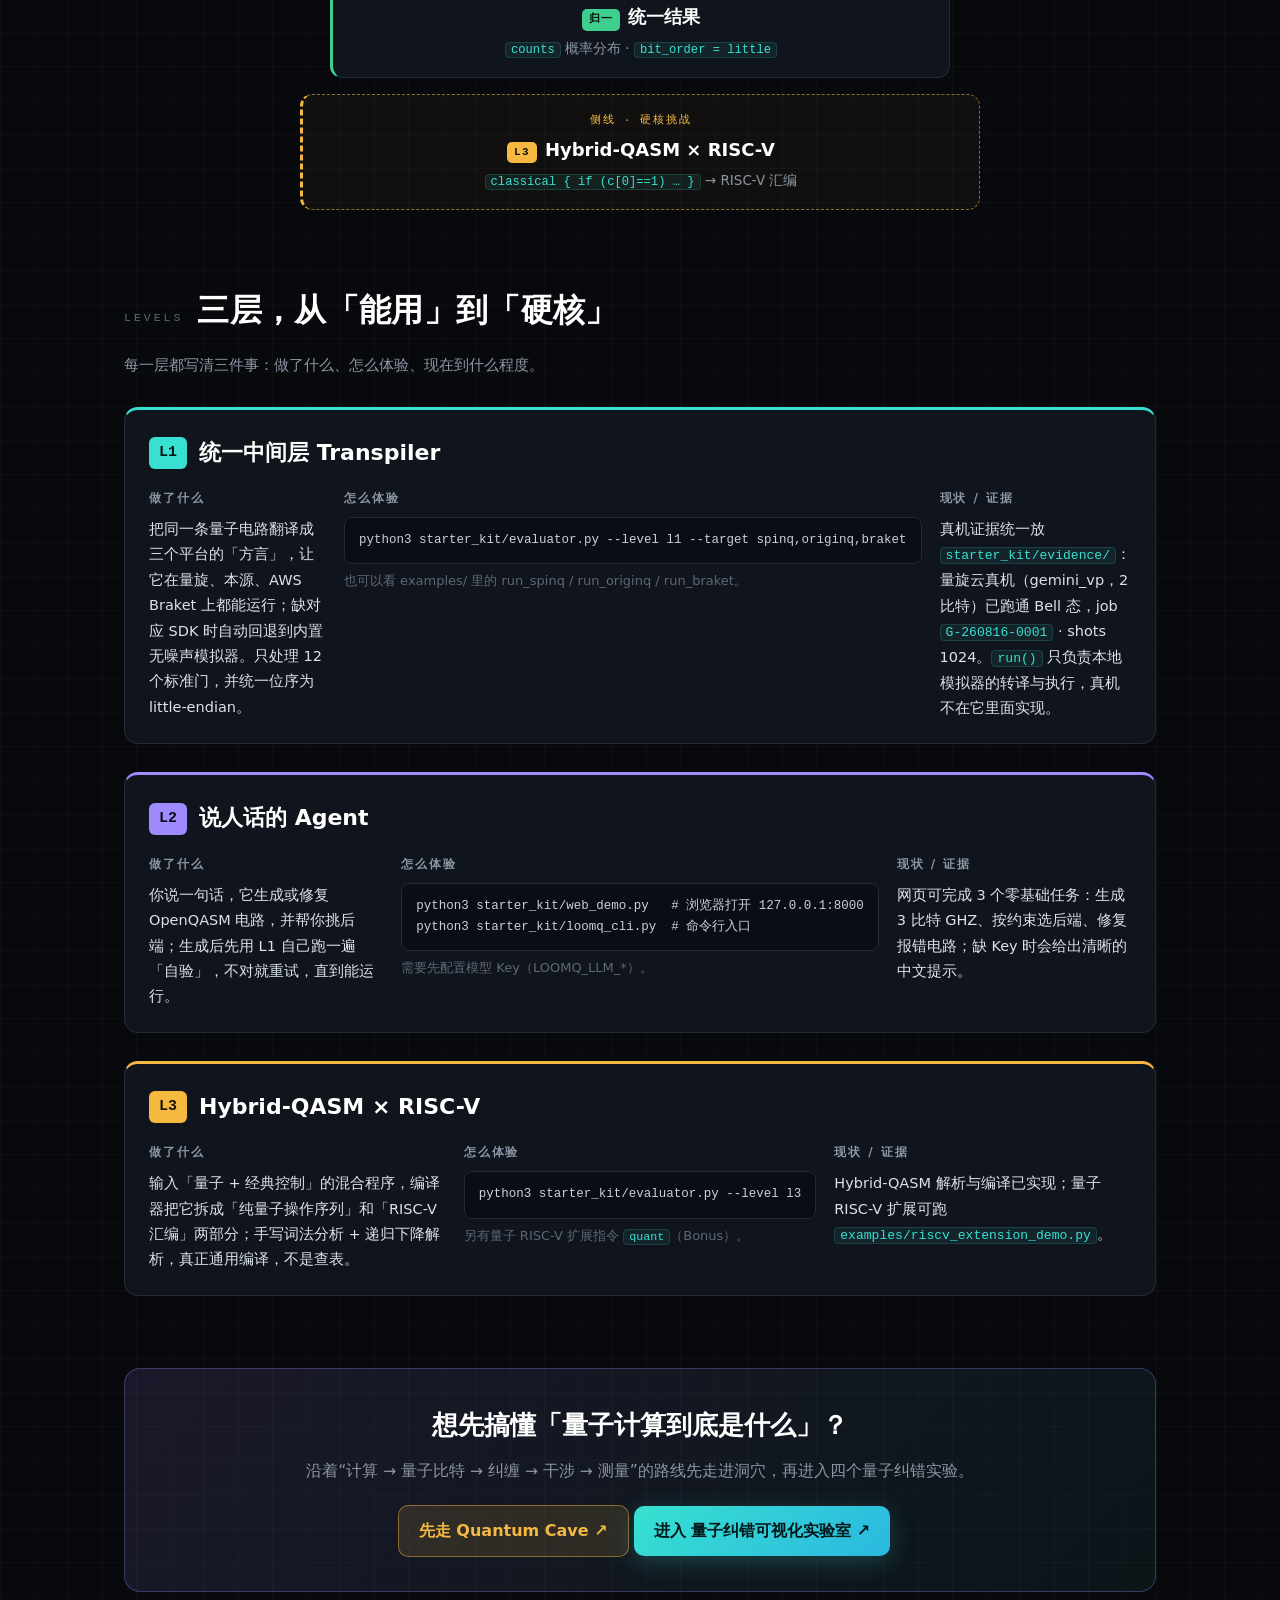
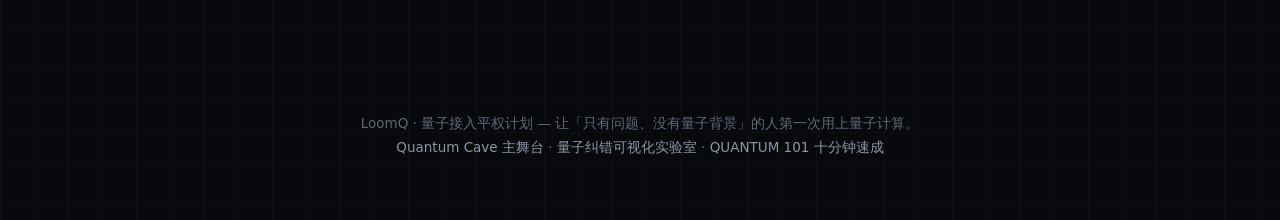
==== commit 6632397c: "fix: harden quantum cave experience and backend contracts" ====
--- a/starter_kit/visualizations/index.html
+++ b/starter_kit/visualizations/index.html
@@ -136,7 +136,7 @@
   <div class="nav-inner">
     <a class="brand" href="#top">LoomQ</a>
     <div class="nav-links">
-      <a class="cave-entry" href="cave.html">量子计算洞穴实验 ↗</a>
+      <a class="cave-entry" href="quantum-cave.html">Quantum Cave 主舞台 ↗</a>
       <a href="#pipeline">三级流水线</a>
       <a href="#levels">三个层级</a>
       <a class="lab-entry" href="lab.html">量子纠错可视化实验室 ↗</a>
@@ -177,7 +177,7 @@
   </div>
 
   <a class="cta" href="#pipeline">看三级流水线 ↓</a>
-  <a class="cta cave-cta" href="cave.html">进入量子计算洞穴 ↗</a>
+  <a class="cta cave-cta" href="quantum-cave.html">进入 Quantum Cave ↗</a>
 </header>
 
 <main>
@@ -247,7 +247,7 @@
     <div class="lab-card">
       <h2>想先搞懂「量子计算到底是什么」？</h2>
       <p>沿着“计算 → 量子比特 → 纠缠 → 干涉 → 测量”的路线先走进洞穴，再进入四个量子纠错实验。</p>
-      <a class="cta cave-cta" href="cave.html">先走量子计算洞穴 ↗</a>
+      <a class="cta cave-cta" href="quantum-cave.html">先走 Quantum Cave ↗</a>
       <a class="cta" href="lab.html">进入 量子纠错可视化实验室 ↗</a>
     </div>
   </section>
@@ -255,7 +255,7 @@
 
 <footer>
   <p>LoomQ · 量子接入平权计划 — 让「只有问题、没有量子背景」的人第一次用上量子计算。</p>
-  <p><a href="cave.html">量子计算洞穴实验</a> · <a href="lab.html">量子纠错可视化实验室</a> · <a href="../QUANTUM_101.md">QUANTUM 101 十分钟速成</a></p>
+  <p><a href="quantum-cave.html">Quantum Cave 主舞台</a> · <a href="lab.html">量子纠错可视化实验室</a> · <a href="../QUANTUM_101.md">QUANTUM 101 十分钟速成</a></p>
 </footer>
 
 </body>
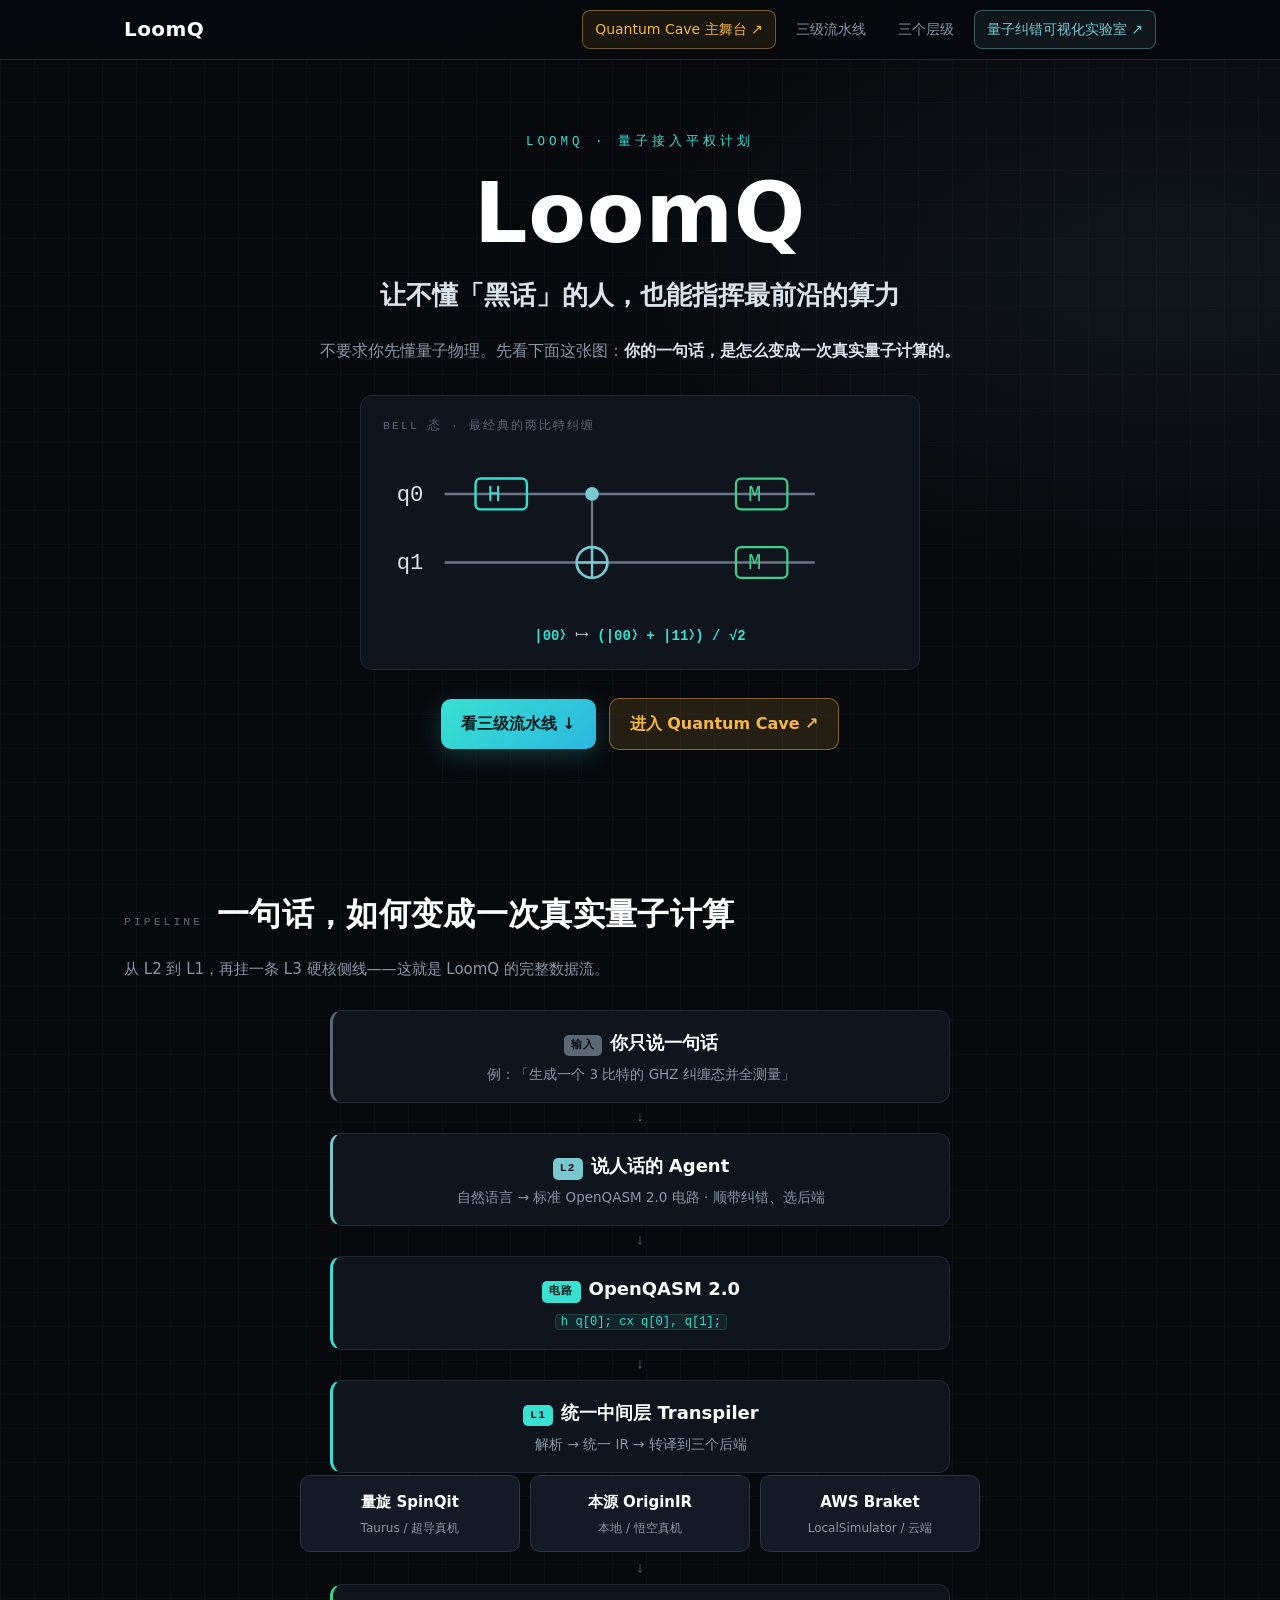
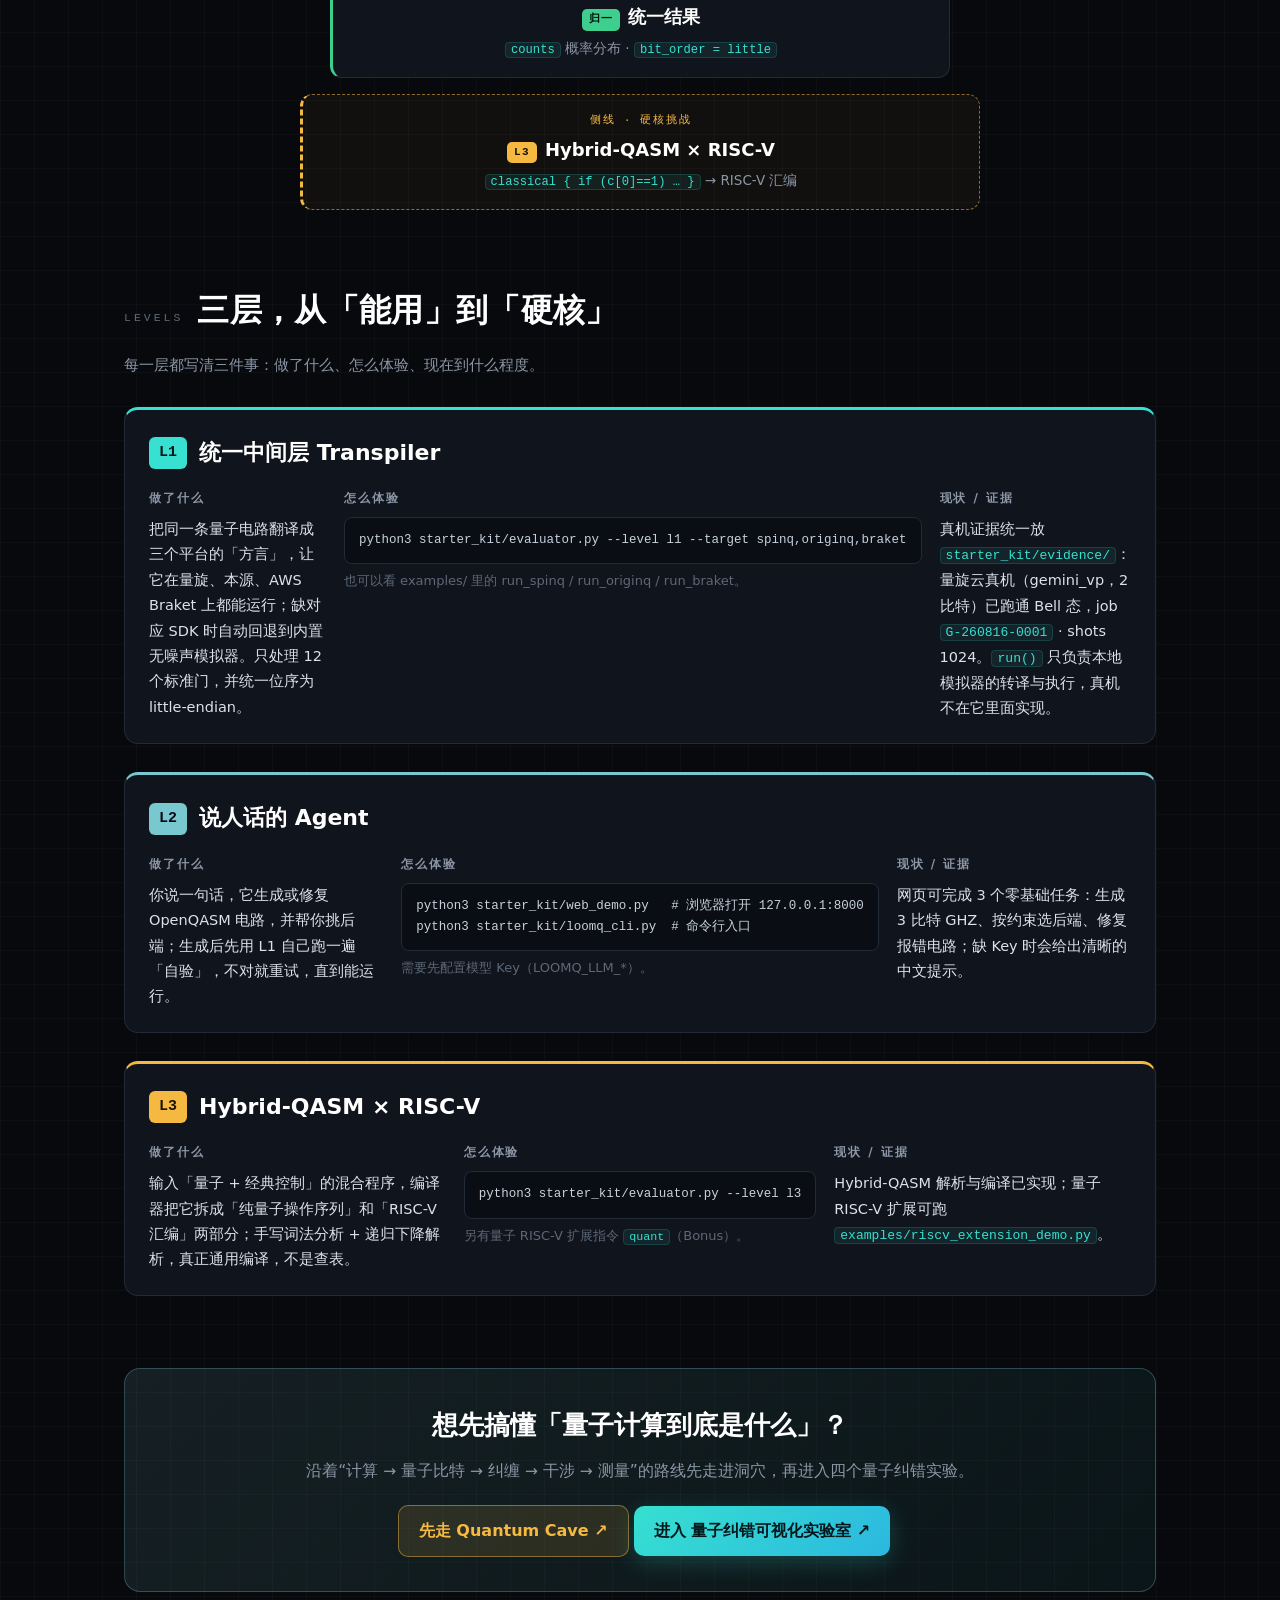
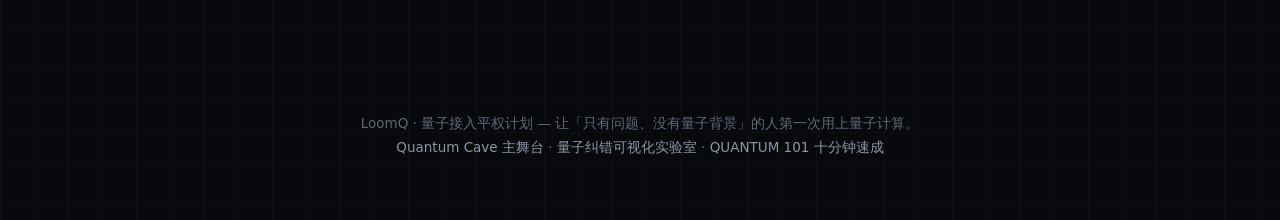
==== commit d9ea4da2: "feat: refine quantum onboarding and harden runtime" ====
--- a/starter_kit/visualizations/index.html
+++ b/starter_kit/visualizations/index.html
@@ -9,7 +9,7 @@
     --bg:#08090d; --bg2:#0d1016; --panel:#10141c; --panel2:#141925;
     --line:#222a37; --line2:#2c3646;
     --ink:#dbe2ea; --muted:#8b96a6; --faint:#5d6877;
-    --cyan:#37e0d0; --violet:#9f8bff; --amber:#f5b942; --green:#3ecf8e;
+    --cyan:#37e0d0; --l2-accent:#79c8cf; --amber:#f5b942; --green:#3ecf8e;
     --mono:"SF Mono","Cascadia Code","JetBrains Mono","Consolas","Menlo",monospace;
   }
   *{box-sizing:border-box;margin:0;padding:0}
@@ -20,7 +20,7 @@
     line-height:1.75; font-size:16px; -webkit-font-smoothing:antialiased;
     background-image:
       radial-gradient(1100px 560px at 18% -8%, rgba(55,224,208,.07), transparent 60%),
-      radial-gradient(950px 520px at 92% 8%, rgba(159,139,255,.07), transparent 60%),
+      radial-gradient(950px 520px at 92% 8%, rgba(121,200,207,.07), transparent 60%),
       linear-gradient(rgba(255,255,255,.022) 1px, transparent 1px),
       linear-gradient(90deg, rgba(255,255,255,.022) 1px, transparent 1px);
     background-size:auto,auto,34px 34px,34px 34px;
@@ -38,7 +38,7 @@
   .nav-links{display:flex; align-items:center; gap:8px; flex-wrap:wrap}
   .nav-links a{color:var(--muted); font-size:14px; padding:6px 12px; border-radius:8px; transition:.2s}
   .nav-links a:hover{color:#fff; text-decoration:none; background:rgba(255,255,255,.05)}
-  .lab-entry{color:var(--violet) !important; border:1px solid rgba(159,139,255,.4); background:rgba(159,139,255,.08)}
+  .lab-entry{color:var(--l2-accent) !important; border:1px solid rgba(121,200,207,.4); background:rgba(121,200,207,.08)}
   .cave-entry{color:var(--amber) !important; border:1px solid rgba(245,185,66,.42); background:rgba(245,185,66,.08)}
 
   /* ===== Hero ===== */
@@ -79,8 +79,8 @@
   }
   .pipe-step.in{border-left:3px solid var(--faint)}
   .pipe-step.in .plv{background:var(--faint); color:#0b0d11}
-  .pipe-step.l2{border-left:3px solid var(--violet)}
-  .pipe-step.l2 .plv{background:var(--violet); color:#0c0a18}
+  .pipe-step.l2{border-left:3px solid var(--l2-accent)}
+  .pipe-step.l2 .plv{background:var(--l2-accent); color:#0c0a18}
   .pipe-step.qasm{border-left:3px solid var(--cyan)}
   .pipe-step.l1{border-left:3px solid var(--cyan)}
   .pipe-step.l1 .plv{background:var(--cyan)}
@@ -100,11 +100,11 @@
   /* ===== 三级任务 ===== */
   .level{margin-top:28px; background:var(--panel); border:1px solid var(--line); border-radius:14px; padding:24px 24px 22px}
   .level.l1{border-top:3px solid var(--cyan)}
-  .level.l2{border-top:3px solid var(--violet)}
+  .level.l2{border-top:3px solid var(--l2-accent)}
   .level.l3{border-top:3px solid var(--amber)}
   .level-head{display:flex; align-items:center; gap:12px; margin-bottom:16px}
   .lv-badge{font-family:var(--mono); font-weight:800; font-size:15px; color:#03181a; background:var(--cyan); border-radius:6px; padding:3px 10px}
-  .level.l2 .lv-badge{background:var(--violet); color:#0c0a18}
+  .level.l2 .lv-badge{background:var(--l2-accent); color:#0c0a18}
   .level.l3 .lv-badge{background:var(--amber); color:#1b1304}
   .level-head h3{font-size:22px; color:#fff; font-weight:800}
   .level-head .role{font-family:var(--mono); font-size:11px; letter-spacing:.16em; color:var(--faint); text-transform:uppercase}
@@ -115,7 +115,7 @@
   .level-grid3 pre{margin:0; font-size:12.5px}
 
   /* ===== 独立入口 CTA ===== */
-  .lab-card{margin-top:72px; background:linear-gradient(135deg, rgba(159,139,255,.12), rgba(55,224,208,.06)); border:1px solid rgba(159,139,255,.3); border-radius:16px; padding:34px 28px; text-align:center}
+  .lab-card{margin-top:72px; background:linear-gradient(135deg, rgba(121,200,207,.12), rgba(55,224,208,.06)); border:1px solid rgba(121,200,207,.3); border-radius:16px; padding:34px 28px; text-align:center}
   .lab-card h2{font-size:26px; color:#fff; font-weight:800}
   .lab-card p{margin-top:10px; color:var(--muted); font-size:15.5px}
   .lab-card .cta{margin-top:20px}
@@ -164,10 +164,10 @@
       </g>
       <rect x="54" y="19" width="30" height="18" rx="3" fill="none" stroke="#37e0d0" stroke-width="1.4"/>
       <text x="61" y="32" font-family="Consolas, monospace" font-size="13" fill="#37e0d0">H</text>
-      <circle cx="122" cy="28" r="4" fill="#9f8bff"/>
-      <circle cx="122" cy="68" r="9" fill="none" stroke="#9f8bff" stroke-width="1.6"/>
-      <line x1="113" y1="68" x2="131" y2="68" stroke="#9f8bff" stroke-width="1.4"/>
-      <line x1="122" y1="59" x2="122" y2="77" stroke="#9f8bff" stroke-width="1.4"/>
+      <circle cx="122" cy="28" r="4" fill="#79c8cf"/>
+      <circle cx="122" cy="68" r="9" fill="none" stroke="#79c8cf" stroke-width="1.6"/>
+      <line x1="113" y1="68" x2="131" y2="68" stroke="#79c8cf" stroke-width="1.4"/>
+      <line x1="122" y1="59" x2="122" y2="77" stroke="#79c8cf" stroke-width="1.4"/>
       <rect x="206" y="19" width="30" height="18" rx="3" fill="none" stroke="#3ecf8e" stroke-width="1.3"/>
       <text x="213" y="32" font-family="Consolas, monospace" font-size="13" fill="#3ecf8e">M</text>
       <rect x="206" y="59" width="30" height="18" rx="3" fill="none" stroke="#3ecf8e" stroke-width="1.3"/>
